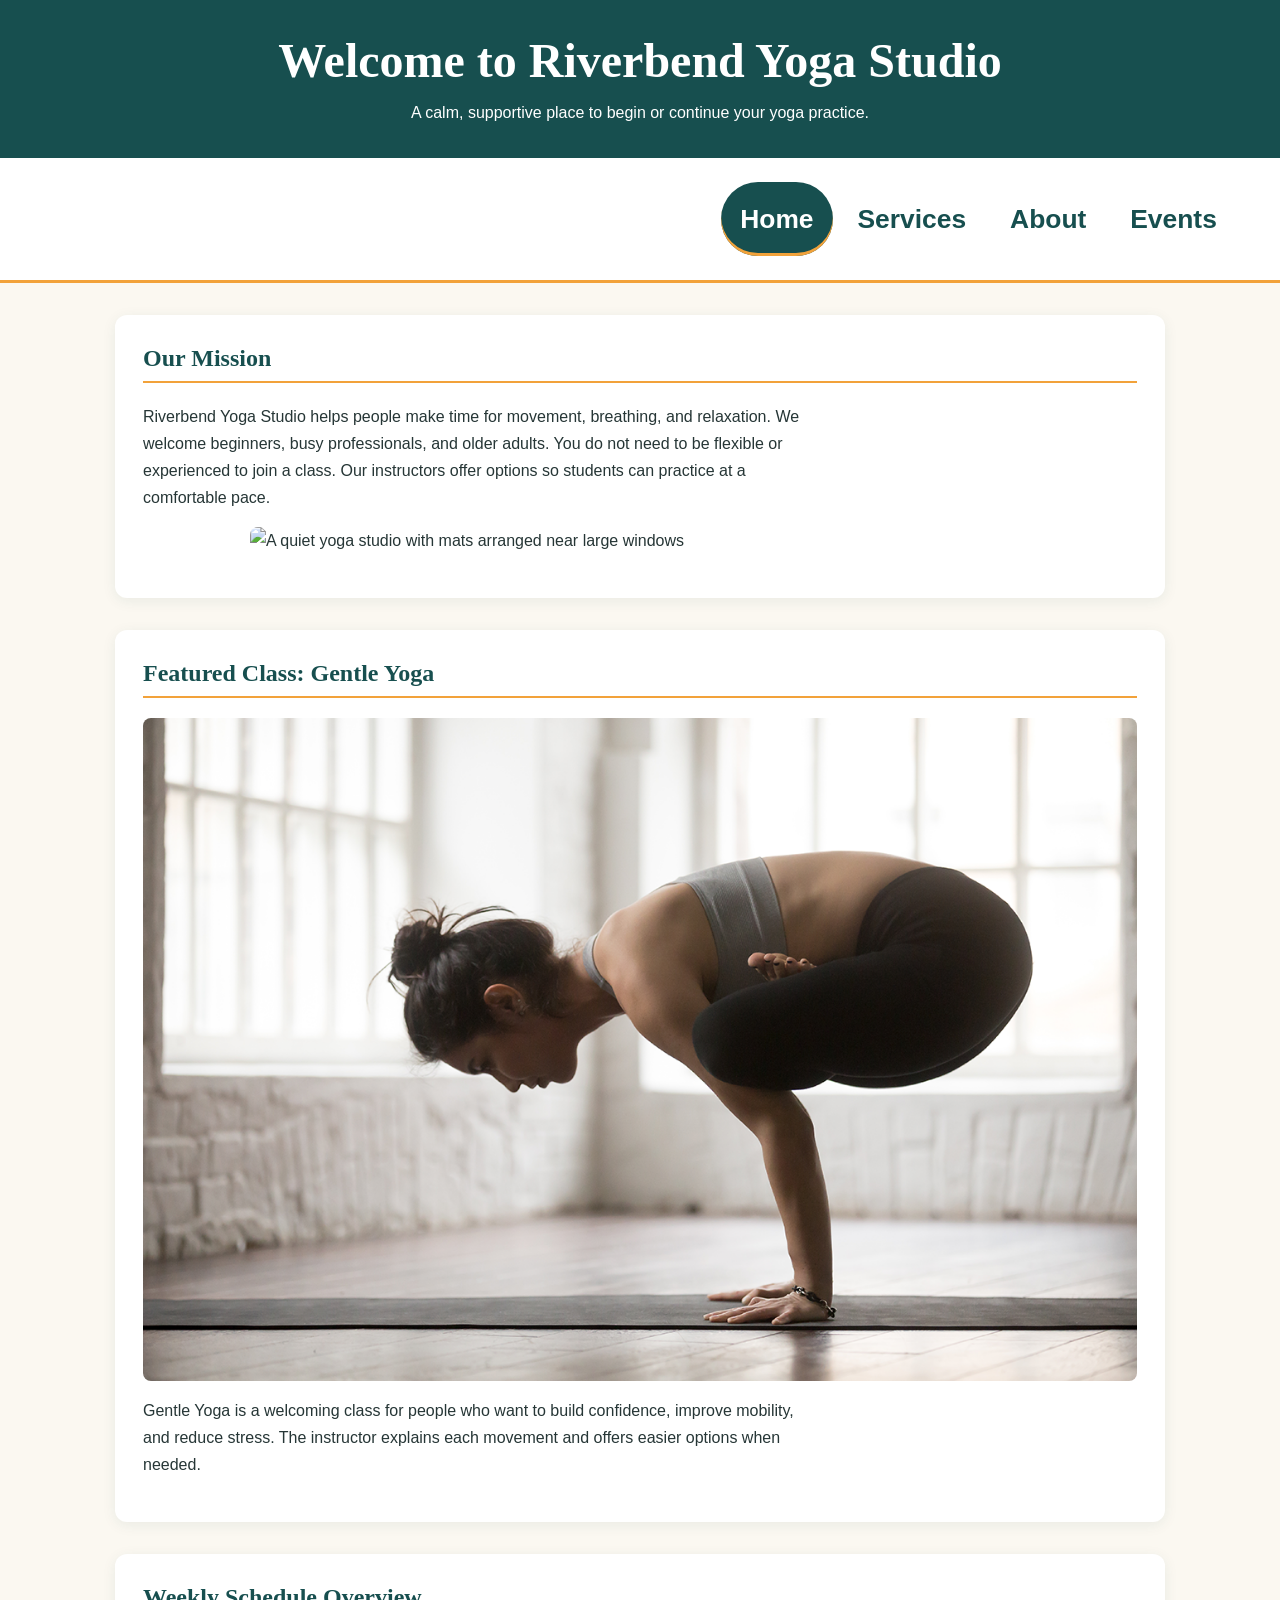
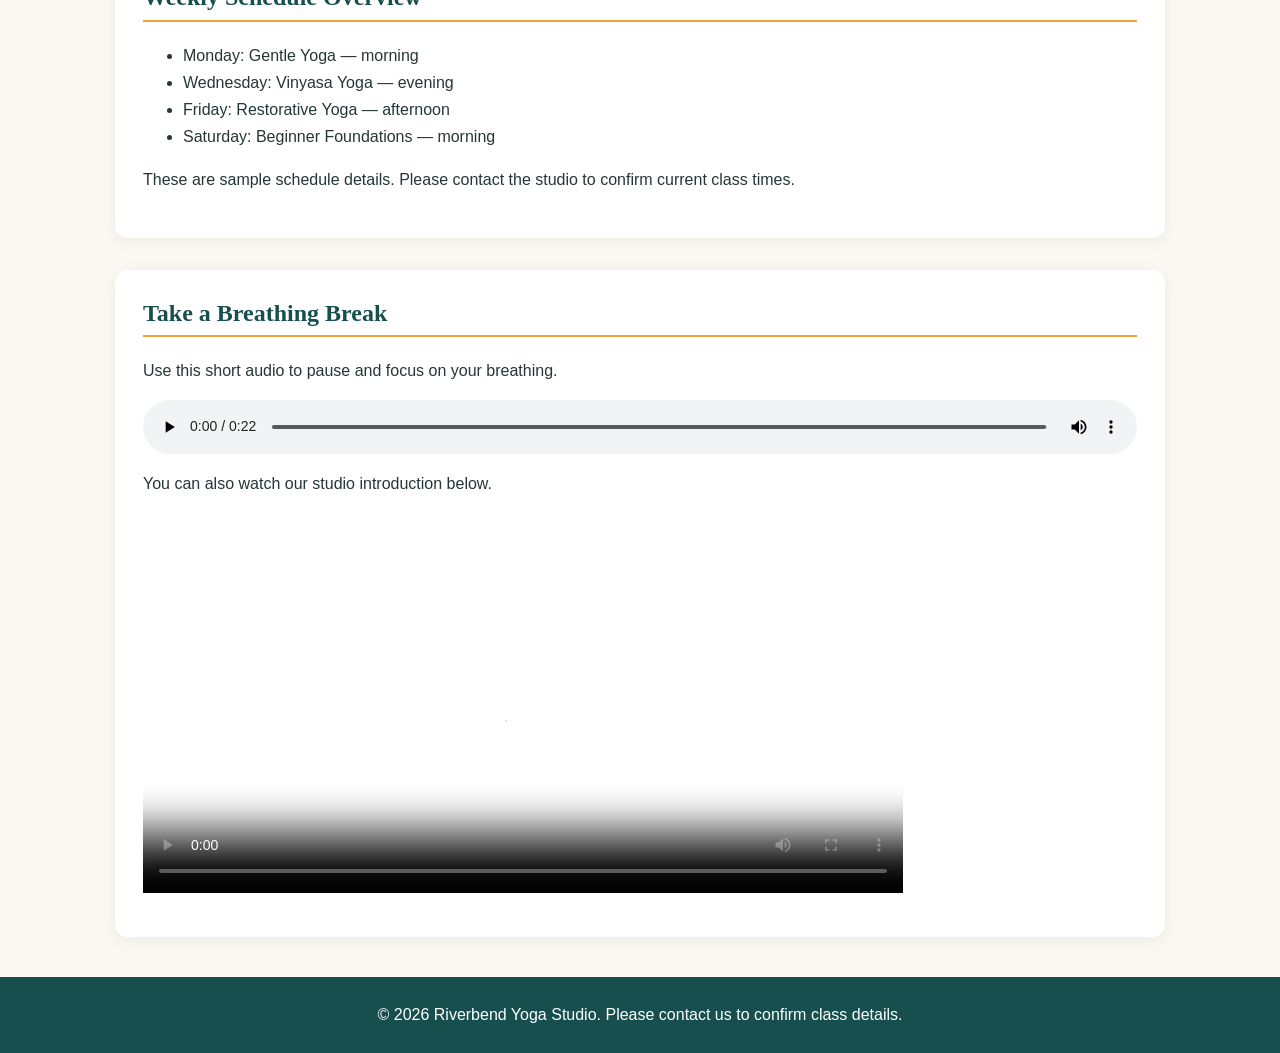
==== index.html @ 34b453a2 "Add Files" ====
<!DOCTYPE html>
<html lang="en">
<head>
    <meta charset="UTF-8">
    <meta name="viewport" content="width=device-width, initial-scale=1.0">
    <title>Riverbend Yoga Studio | Home</title>
    <link rel="stylesheet" href="styles.css">
</head>
<body>
    <header>
        <h1>Welcome to Riverbend Yoga Studio</h1>
        <p>A calm, supportive place to begin or continue your yoga practice.</p>
    </header>

    <nav aria-label="Main navigation">
        <ul>
            <li><a href="index.html" aria-current="page">Home</a></li>
            <li><a href="services.html">Services</a></li>
            <li><a href="about.html">About</a></li>
            <li><a href="events.html">Events</a></li>
        </ul>
    </nav>

    <main>
        <section>
            <h2>Our Mission</h2>
            <p>Riverbend Yoga Studio helps people make time for movement, breathing, and relaxation. We welcome beginners, busy professionals, and older adults. You do not need to be flexible or experienced to join a class. Our instructors offer options so students can practice at a comfortable pace.</p>
            <img src="images/yoga-studio_c.png" alt="A quiet yoga studio with mats arranged near large windows">
        </section>

        <section>
            <h2>Featured Class: Gentle Yoga</h2>
            <picture>
                <source media="(max-width: 600px)" srcset="images/yoga-feature-small_c.png">
                <source media="(min-width: 601px)" srcset="images/yoga-feature-large_c.png">
                <img src="images/yoga-feature-large_c.png" alt="A yoga student balancing carefully on her hands on a mat">
            </picture>
            <p>Gentle Yoga is a welcoming class for people who want to build confidence, improve mobility, and reduce stress. The instructor explains each movement and offers easier options when needed.</p>
        </section>

        <section>
            <h2>Weekly Schedule Overview</h2>
            <ul>
                <li>Monday: Gentle Yoga — morning</li>
                <li>Wednesday: Vinyasa Yoga — evening</li>
                <li>Friday: Restorative Yoga — afternoon</li>
                <li>Saturday: Beginner Foundations — morning</li>
            </ul>
            <p>These are sample schedule details. Please contact the studio to confirm current class times.</p>
        </section>

        <section>
            <h2>Take a Breathing Break</h2>
            <p>Use this short audio to pause and focus on your breathing.</p>
            <audio controls>
                <source src="images/yoga-breathing_c.mp3" type="audio/mpeg">
                Your browser does not support the audio element. Please contact Riverbend Yoga Studio for an alternative breathing exercise.
            </audio>
            <p>You can also watch our studio introduction below.</p>
            <video controls width="480" poster="images/yoga-studio_c.png">
                <source src="images/yoga-intro_c.mov" type="video/quicktime">
                Your browser does not support this video. Please contact us for information about the studio.
            </video>
        </section>
    </main>

    <footer>
        <p>&copy; 2026 Riverbend Yoga Studio. Please contact us to confirm class details.</p>
    </footer>
</body>
</html>
---- styles.css ----
/* Riverbend Yoga Studio — Touchstone 3 visual design
   Touchstone 2 content and page filenames are preserved. */
:root {
    --teal: #174f4f;
    --orange: #f2a23a;
    --cream: #fbf8f1;
    --ink: #263636;
    --white: #ffffff;
}

* {
    box-sizing: border-box;
}

html {
    scroll-behavior: smooth;
}

body {
    margin: 0;
    background: var(--cream);
    color: var(--ink);
    font-family: Arial, Helvetica, sans-serif;
    font-size: 1rem;
    line-height: 1.7;
}

header {
    padding: 1.5rem 1rem;
    background: var(--teal);
    color: var(--white);
    text-align: center;
}

header h1 {
    margin: 0 auto 0.4rem;
    max-width: 900px;
    font-family: Georgia, "Times New Roman", serif;
    font-size: clamp(1.8rem, 5vw, 3rem);
    line-height: 1.2;
}

header p {
    max-width: 700px;
    margin: 0.6rem auto 0;
}

nav {
    background: var(--white);
    border-bottom: 3px solid var(--orange);
}

nav ul {
    display: flex;
    flex-direction: column;
    gap: 0.25rem;
    list-style: none;
    padding: 0.75rem 1rem;
    margin: 0;
}

nav a {
    display: block;
    padding: 0.7rem 1rem;
    border-radius: 999px;
    color: var(--teal);
    font-size: 1.1rem;
    font-weight: 700;
    text-decoration: none;
    transition: background-color 0.2s ease, color 0.2s ease;
}

nav a:hover,
nav a:focus {
    background: var(--teal);
    color: var(--white);
    outline-offset: 3px;
}

main {
    width: min(100% - 2rem, 1050px);
    margin: 1.5rem auto 2.5rem;
}

section,
figure {
    margin: 0 0 1.5rem;
    padding: 1.25rem;
    background: var(--white);
    border-radius: 0.75rem;
    box-shadow: 0 3px 14px rgba(23, 79, 79, 0.08);
}

h2,
h3 {
    color: var(--teal);
    font-family: Georgia, "Times New Roman", serif;
    line-height: 1.3;
}

h2 {
    margin-top: 0;
    padding-bottom: 0.4rem;
    border-bottom: 2px solid var(--orange);
}

h3 {
    margin-bottom: 0.25rem;
}

p,
li {
    max-width: 75ch;
}

img,
picture,
video,
audio {
    max-width: 100%;
}

img {
    height: auto;
    border-radius: 0.5rem;
}

picture {
    display: block;
    margin: 1rem 0;
}

picture img {
    display: block;
    width: 100%;
}

main > section > img,
figure img {
    display: block;
    width: 100%;
    margin: 1rem auto;
}

figure figcaption {
    color: #465656;
    font-size: 0.95rem;
    font-style: italic;
}

article {
    margin: 1rem 0;
    padding: 0.75rem 1rem;
    border-left: 4px solid var(--orange);
    background: var(--cream);
    border-radius: 0.25rem;
}

audio,
video {
    display: block;
    width: 100%;
    margin: 1rem 0;
}

form {
    margin-top: 1rem;
}

fieldset {
    min-width: 0;
    margin: 0 0 1.25rem;
    padding: 1rem;
    border: 1px solid #b7ceca;
    border-radius: 0.5rem;
}

legend {
    padding: 0 0.4rem;
    color: var(--teal);
    font-weight: 700;
}

label {
    display: inline-block;
    margin-bottom: 0.25rem;
    font-weight: 700;
}

input[type="text"],
input[type="email"],
select,
textarea {
    width: 100%;
    max-width: 100%;
    padding: 0.7rem;
    border: 1px solid #788d8b;
    border-radius: 0.35rem;
    background: var(--white);
    color: var(--ink);
    font: inherit;
}

input:focus,
select:focus,
textarea:focus,
button:focus {
    outline: 3px solid var(--orange);
    outline-offset: 2px;
}

input[type="radio"] {
    margin-right: 0.35rem;
    accent-color: var(--teal);
}

button {
    padding: 0.75rem 1.2rem;
    border: 0;
    border-radius: 2rem;
    background: var(--teal);
    color: var(--white);
    font: inherit;
    font-weight: 700;
    cursor: pointer;
}

button:hover {
    background: #0f3939;
}

footer {
    padding: 1.25rem 1rem;
    background: var(--teal);
    color: var(--white);
    text-align: center;
}

footer p {
    margin: 0.25rem auto;
}

footer a {
    color: var(--white);
    text-decoration-thickness: 2px;
    text-underline-offset: 3px;
}

@media (min-width: 700px) {
    header {
        padding: 2rem;
    }

    nav ul {
        flex-direction: row;
        justify-content: flex-end;
        align-items: center;
        flex-wrap: wrap;
        gap: 0.35rem;
        padding: 1.5rem 2.75rem;
        min-height: 112px;
    }

    nav a {
        padding: 0.9rem 1.2rem;
        font-size: clamp(1.05rem, 2.1vw, 1.65rem);
    }

    main {
        margin-top: 2rem;
    }

    section,
    figure {
        padding: 1.75rem;
        margin-bottom: 2rem;
    }

    main > section > img,
    figure img {
        max-width: 780px;
    }

    video {
        max-width: 760px;
    }
}


/* Current page indicator: the active navigation link is visibly highlighted */
nav a[aria-current="page"] {
    background: var(--teal);
    color: var(--white);
    box-shadow: inset 0 -3px 0 var(--orange);
}

nav a[aria-current="page"]:hover,
nav a[aria-current="page"]:focus {
    background: #0f3939;
    color: var(--white);
}
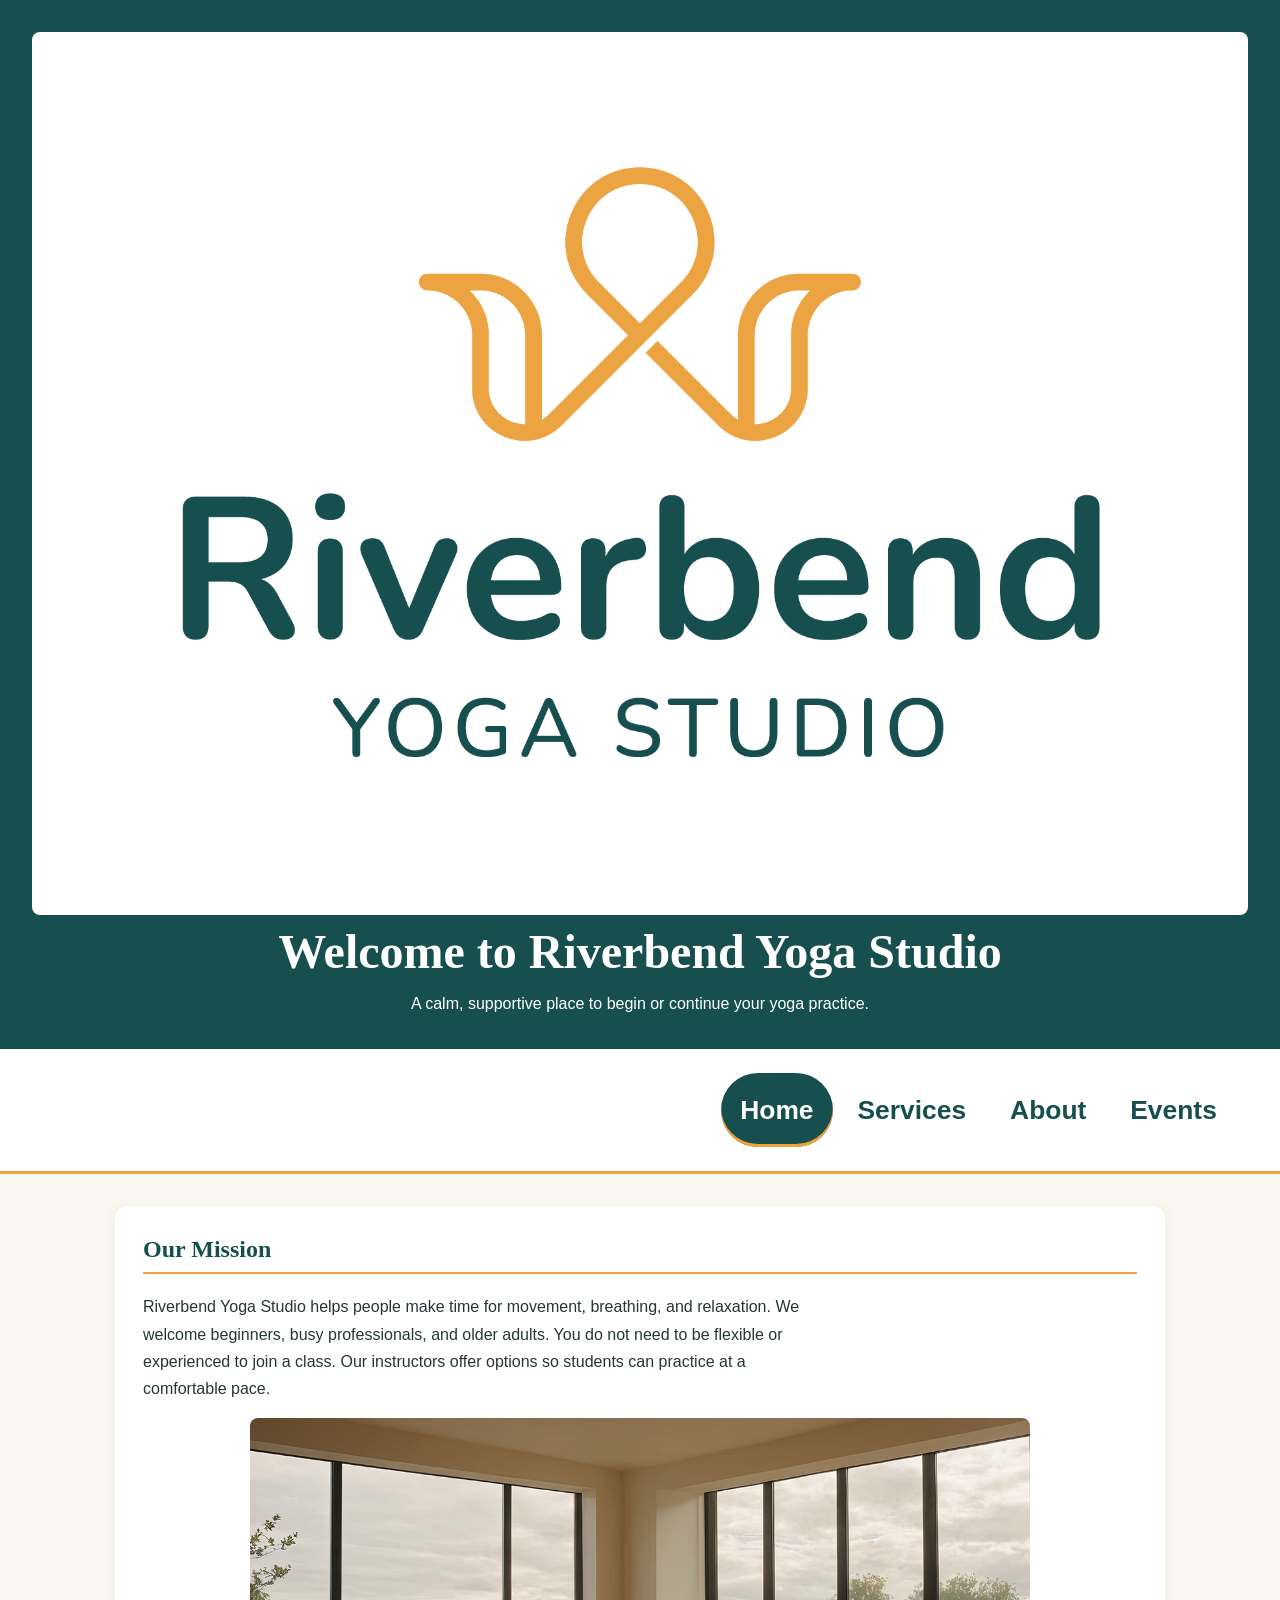
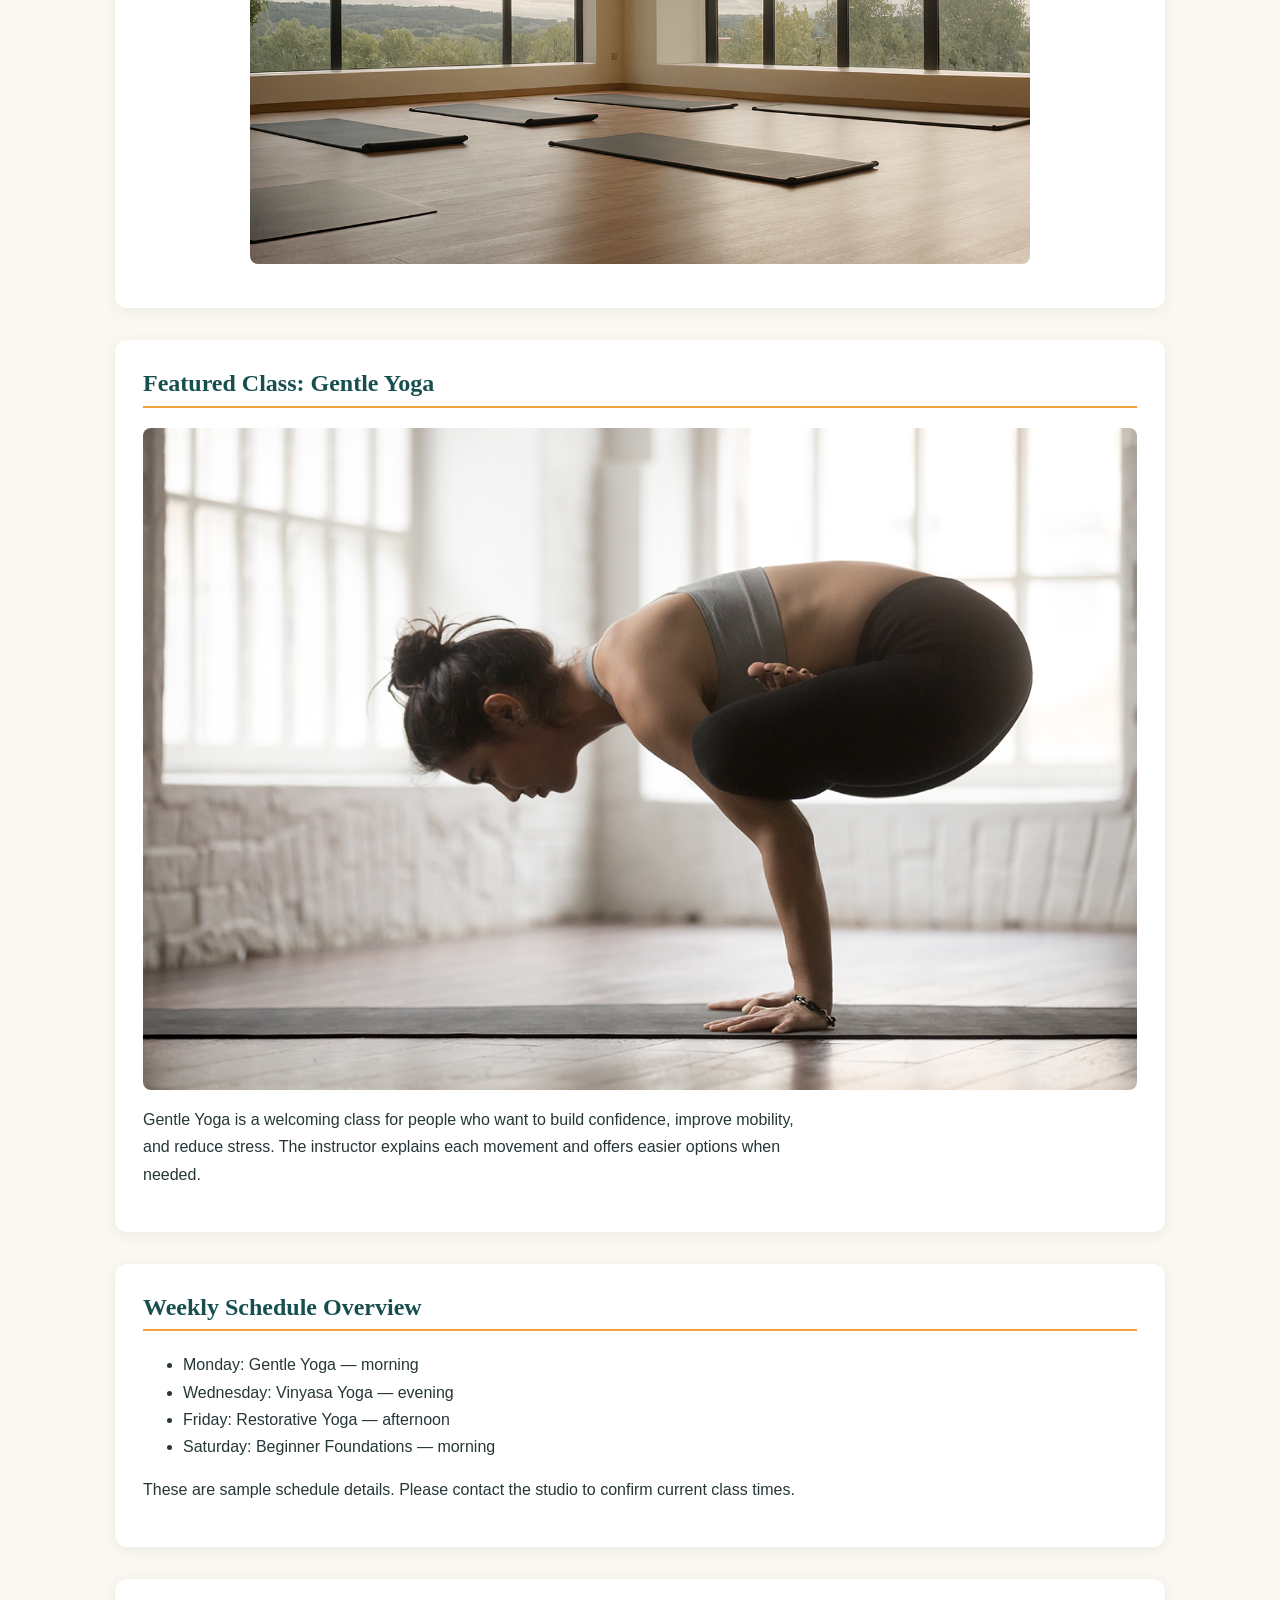
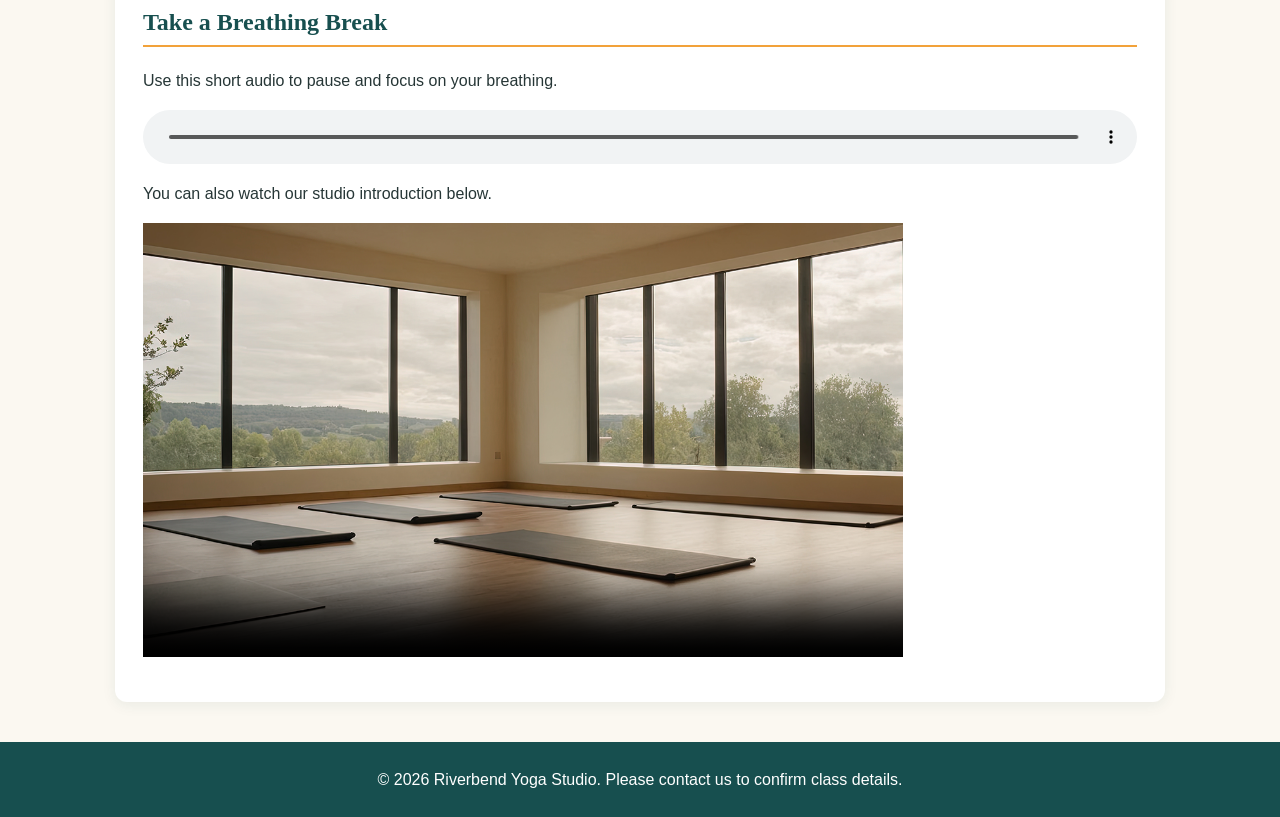
==== commit 0ee4bbd1: "Update index.html" ====
--- a/index.html
+++ b/index.html
@@ -8,6 +8,7 @@
 </head>
 <body>
     <header>
+        <img class="studio-logo" src="images/yoga-logo_c.png" alt="Riverbend Yoga Studio logo">
         <h1>Welcome to Riverbend Yoga Studio</h1>
         <p>A calm, supportive place to begin or continue your yoga practice.</p>
     </header>
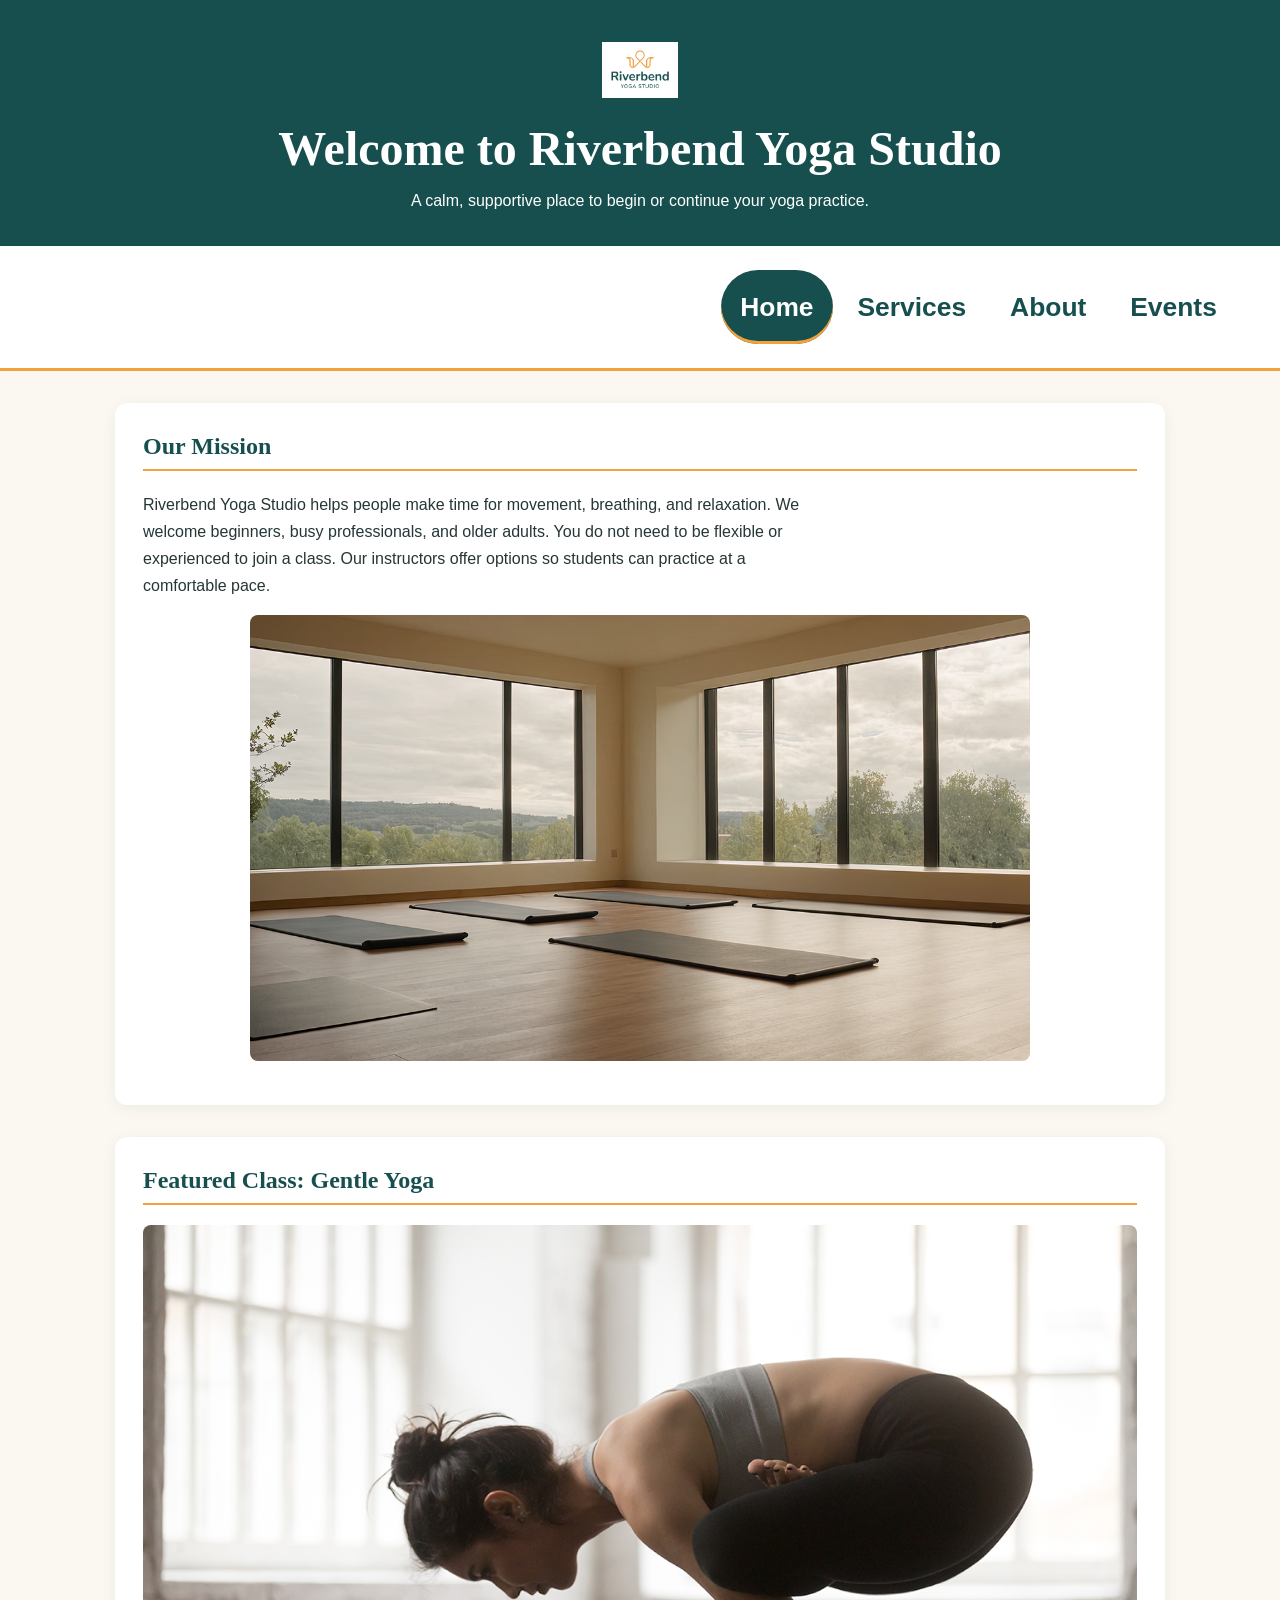
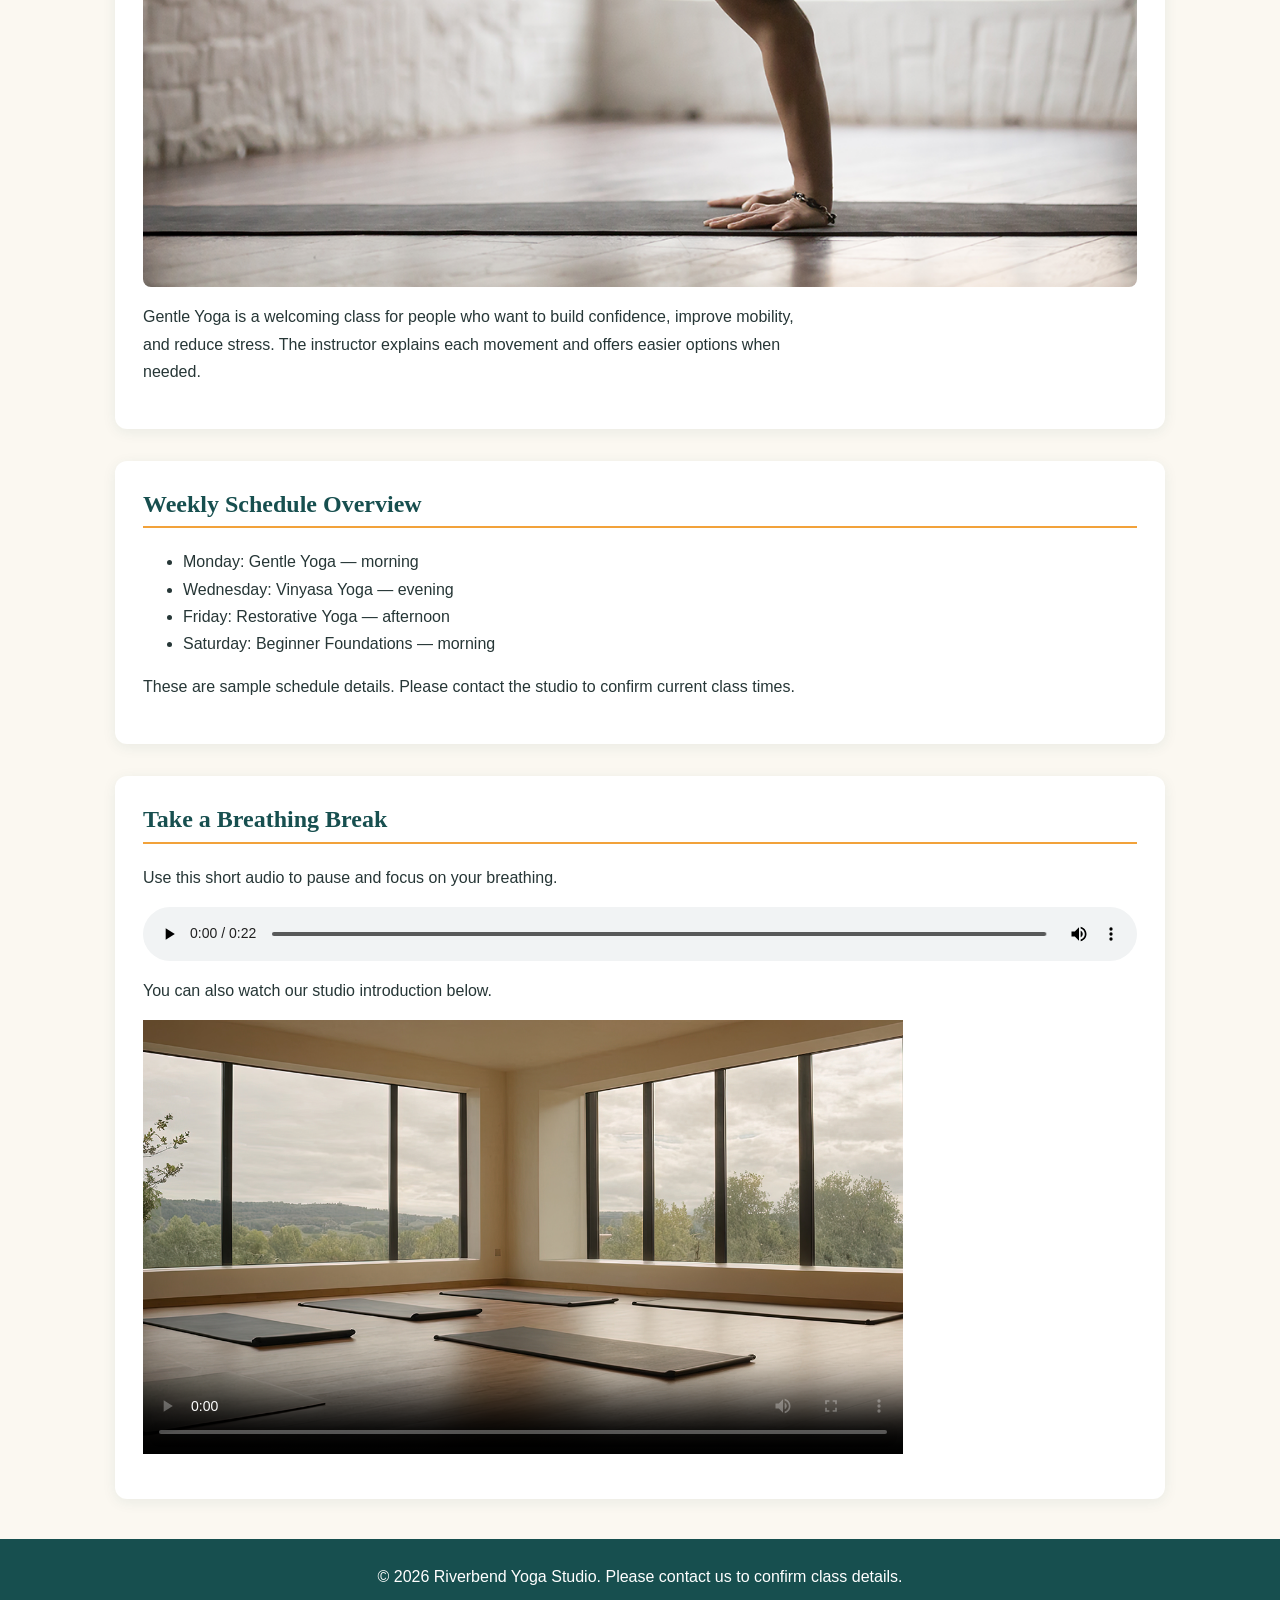
==== commit b36326dc: "Update index.html" ====
--- a/index.html
+++ b/index.html
@@ -59,7 +59,7 @@
             </audio>
             <p>You can also watch our studio introduction below.</p>
             <video controls width="480" poster="images/yoga-studio_c.png">
-                <source src="images/yoga-intro_c.mov" type="video/quicktime">
+                <source src="images/yoga-intro_c.mp4" type="video/quicktime">
                 Your browser does not support this video. Please contact us for information about the studio.
             </video>
         </section>
--- a/styles.css
+++ b/styles.css
@@ -43,6 +43,14 @@
 header p {
     max-width: 700px;
     margin: 0.6rem auto 0;
+}
+
+header .studio-logo {
+    display: block;
+    width: 76px;
+    height: 76px;
+    object-fit: contain;
+    margin: 0 auto 0.75rem;
 }
 
 nav {
